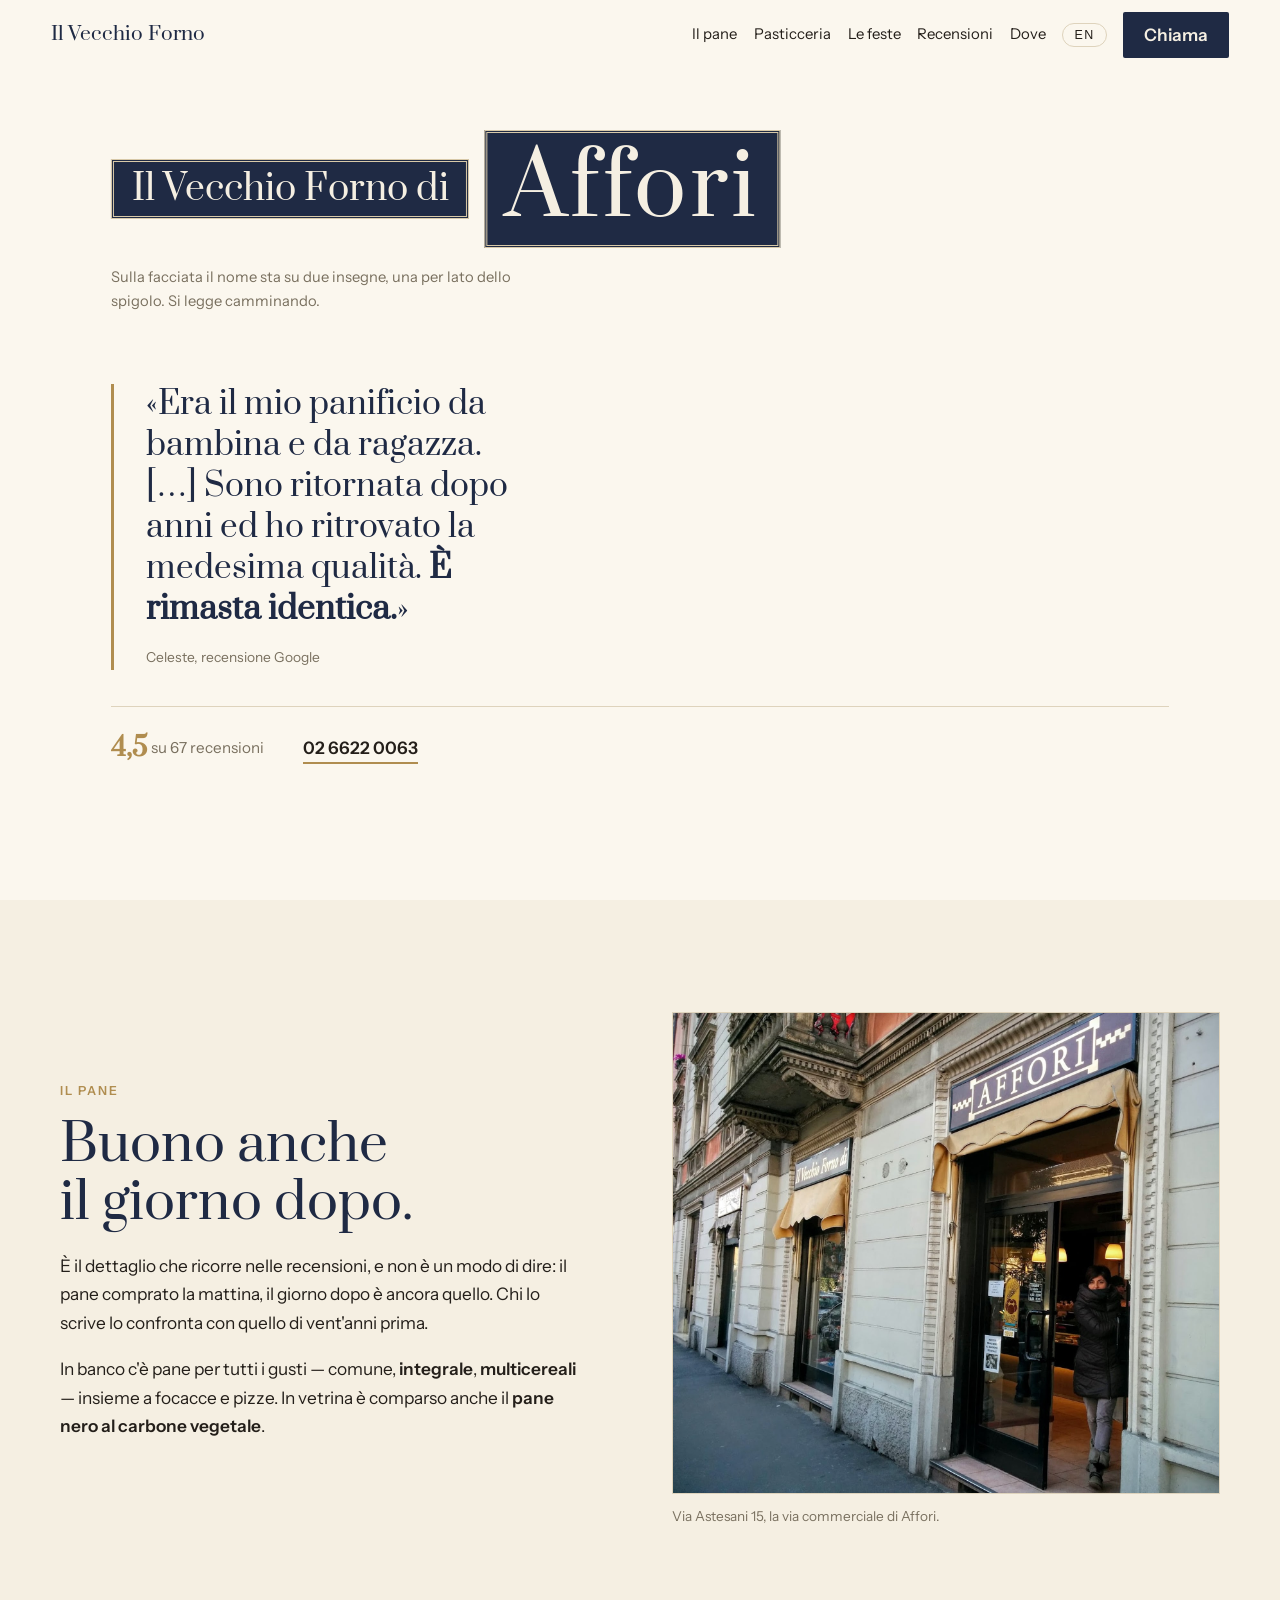
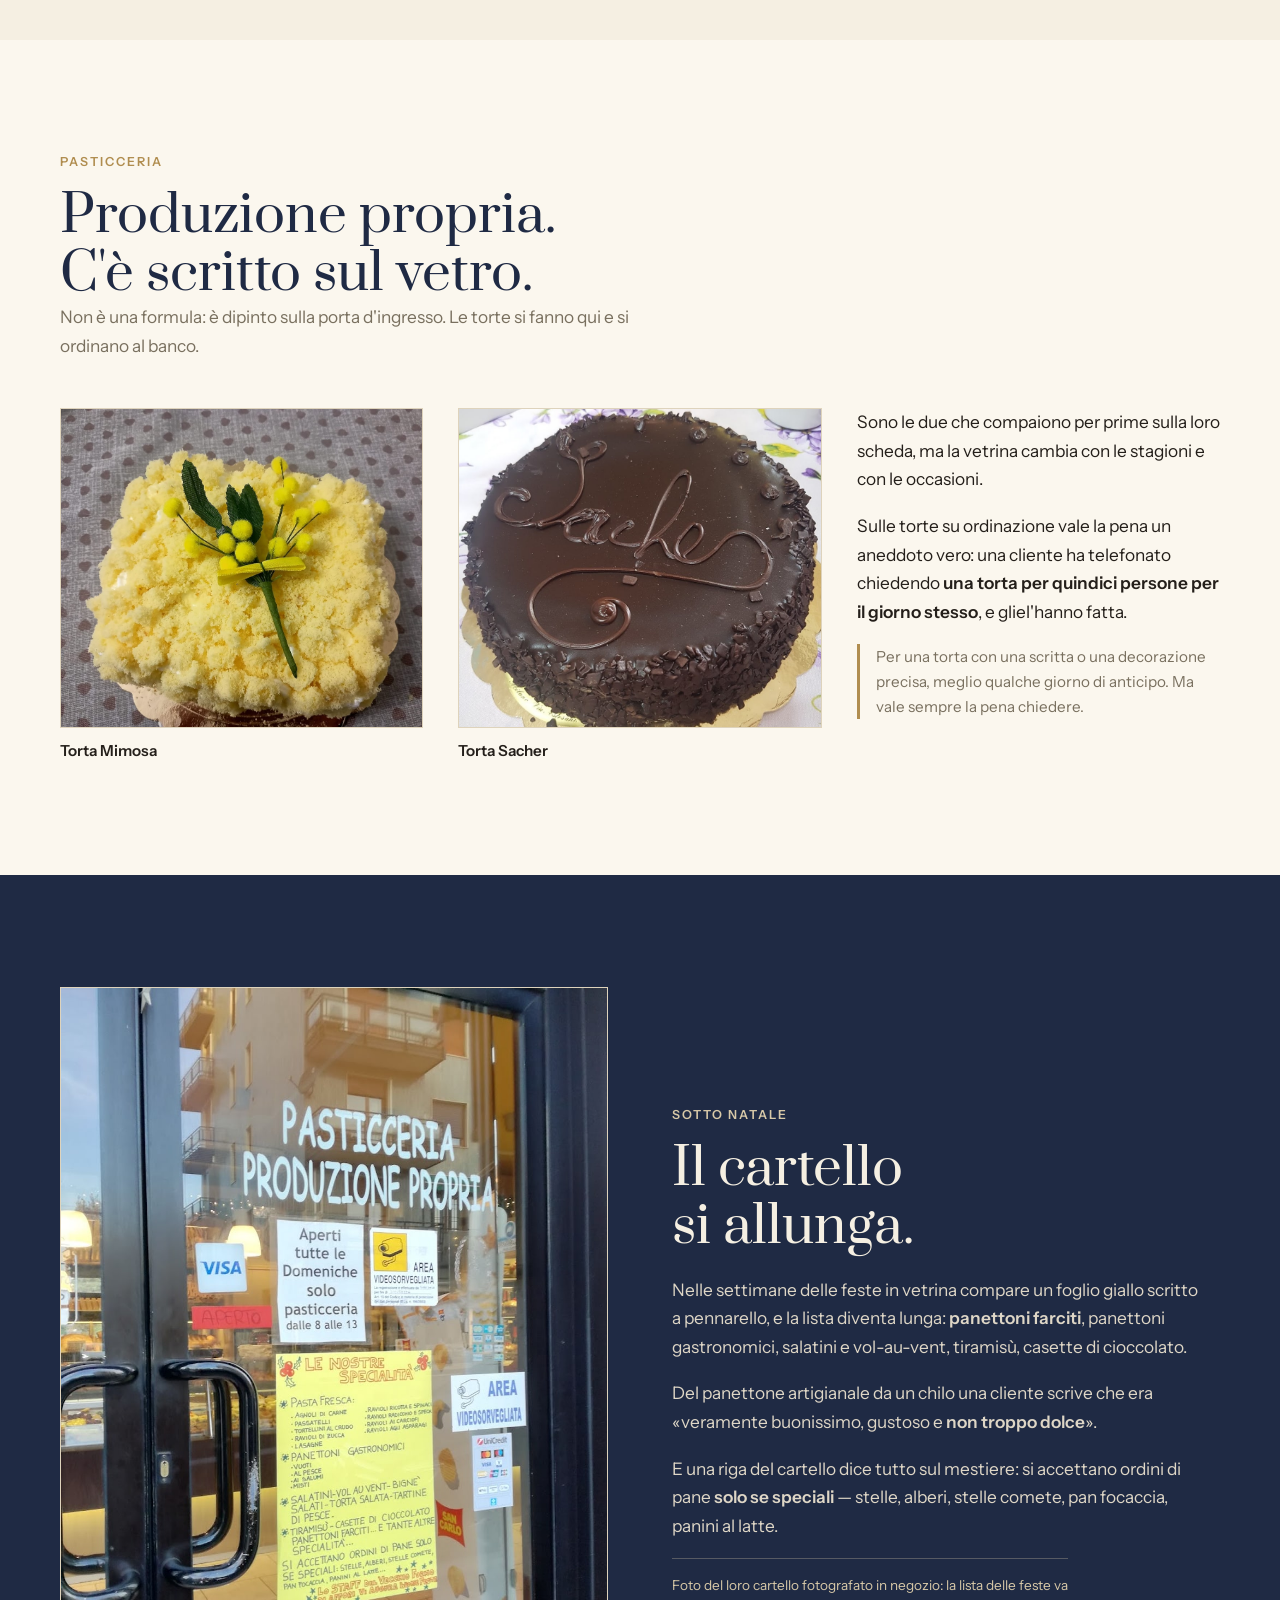
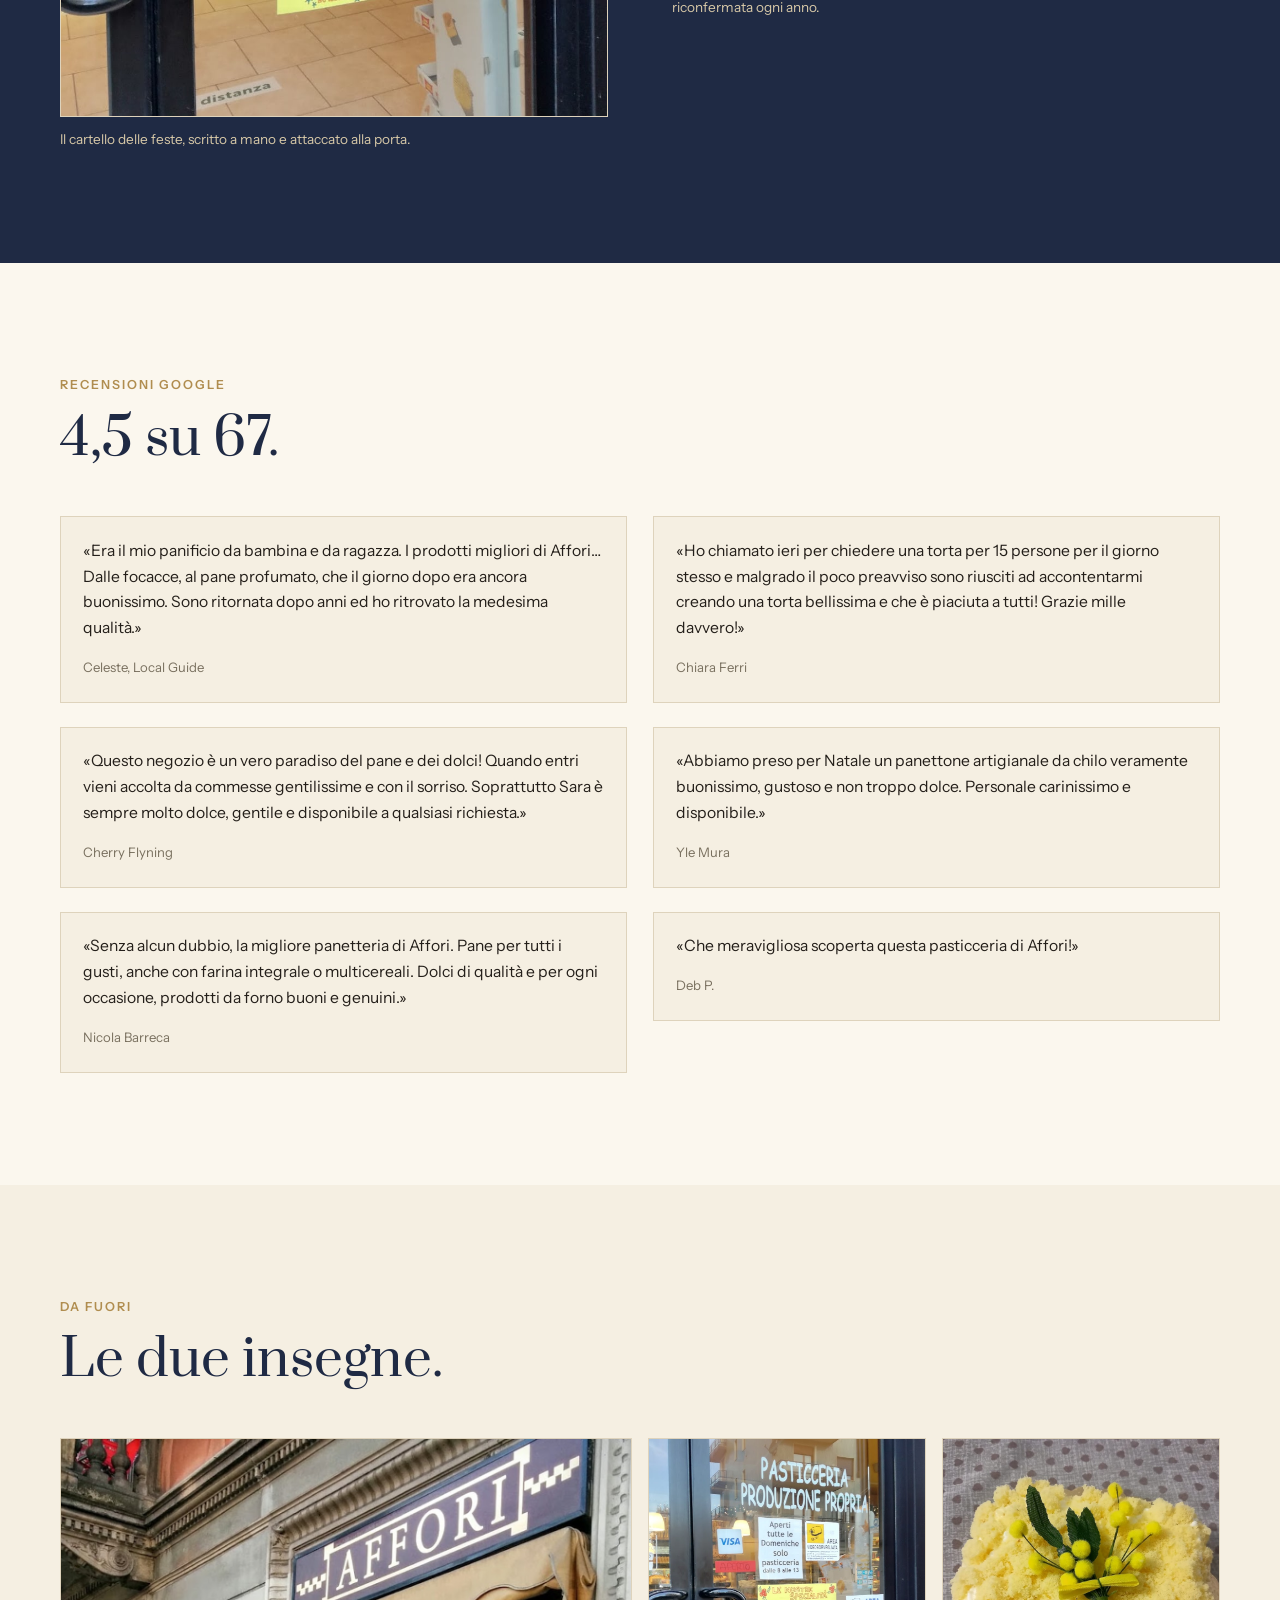
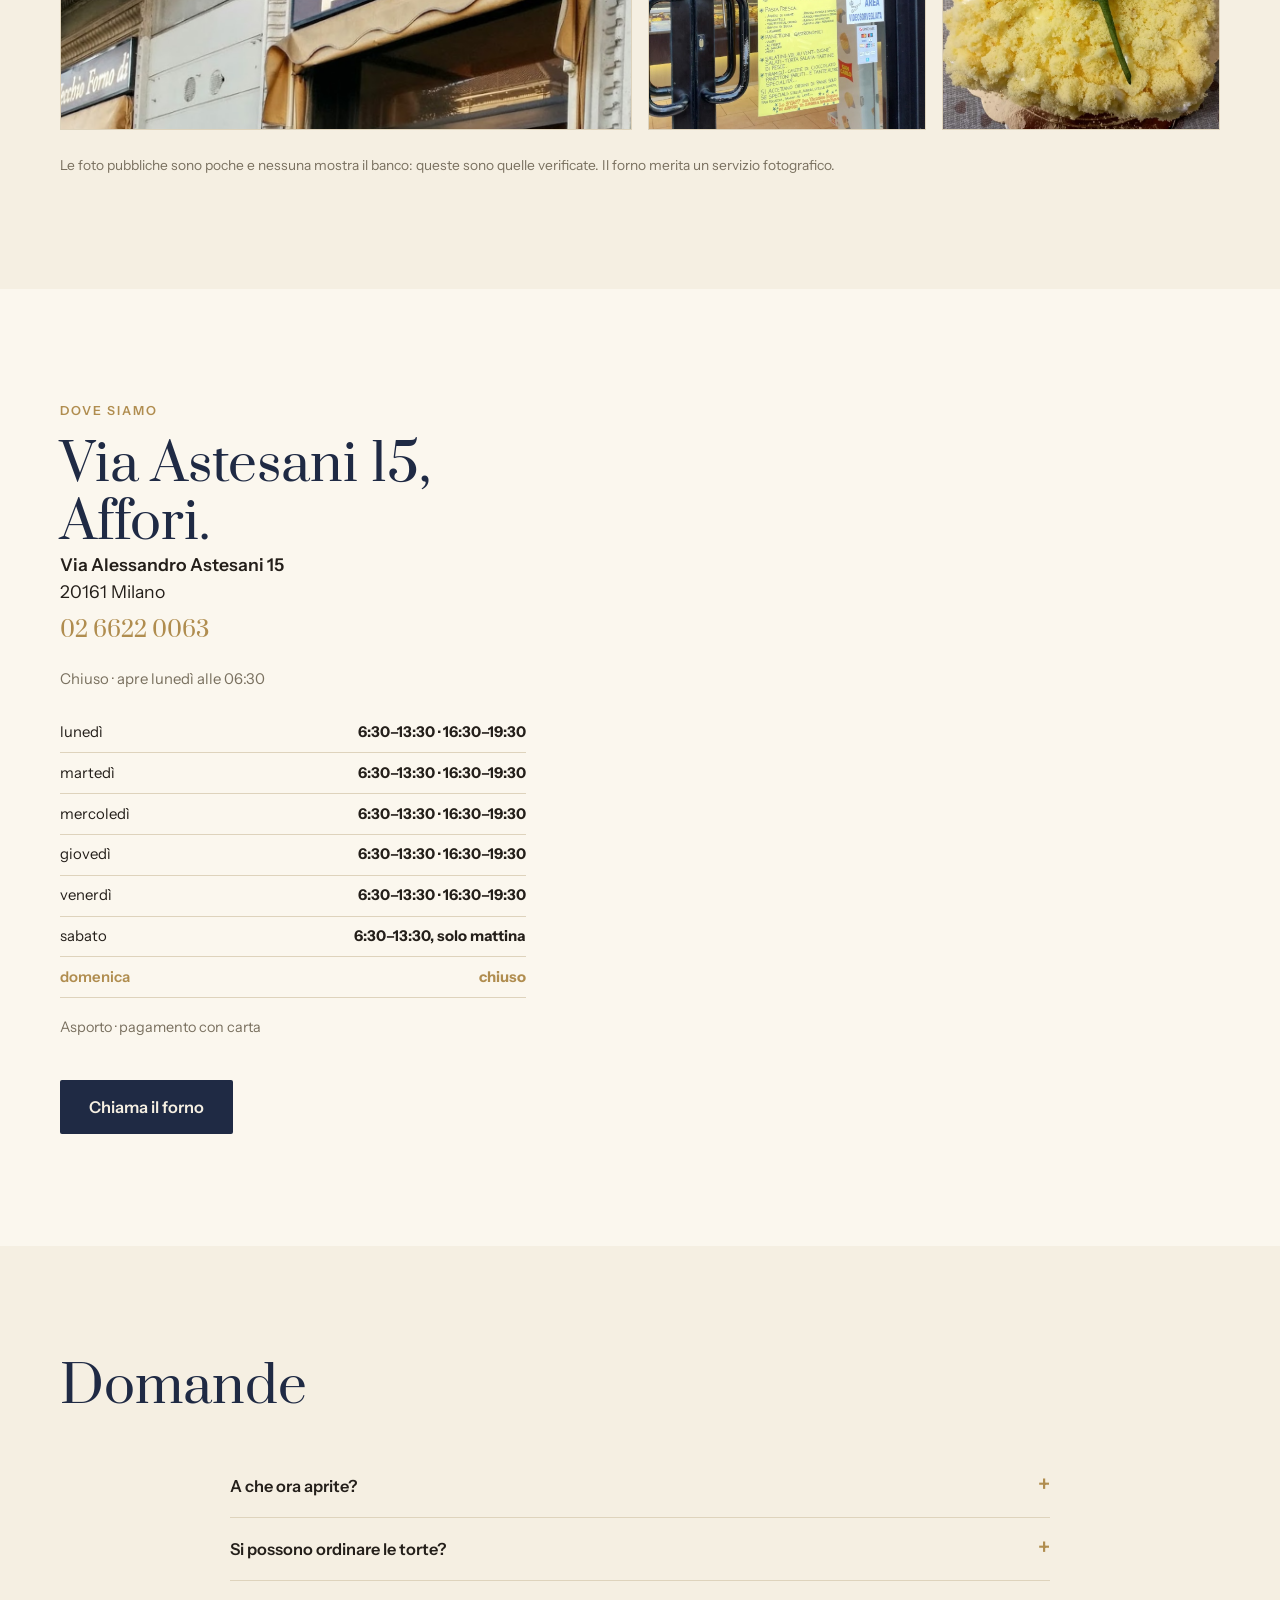
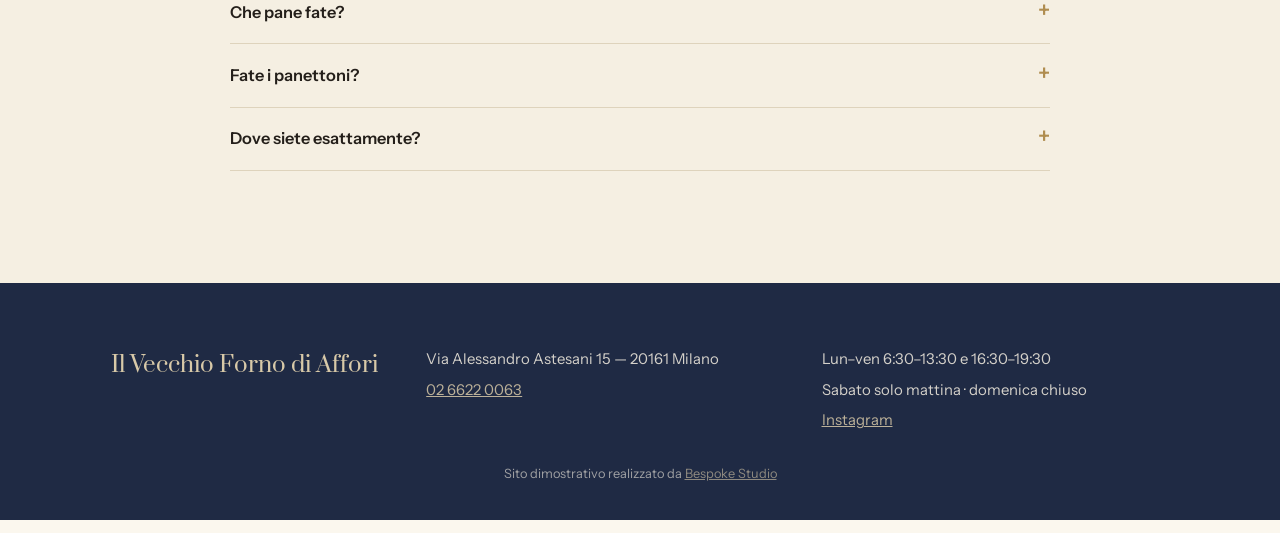
==== index.html @ 533f947f "Il Vecchio Forno di Affori — sito vetrina (panificio-pasticceria, Milano) Concept «Era il mio panifi" ====
<!doctype html>
<html lang="it">
<head>
<meta charset="utf-8">
<meta name="viewport" content="width=device-width, initial-scale=1">
<title>Il Vecchio Forno di Affori — Panificio e pasticceria, Milano | Via Astesani 15</title>
<meta name="description" content="Panificio e pasticceria di produzione propria in Via Astesani 15, ad Affori (Milano): pane integrale e multicereali, focacce, torte su ordinazione, panettoni farciti. 4,5 su 67 recensioni Google. Chiuso la domenica.">
<link rel="canonical" href="https://rotenzark.github.io/vecchio-forno-affori/">
<meta property="og:type" content="website">
<meta property="og:title" content="Il Vecchio Forno di Affori — Panificio e pasticceria">
<meta property="og:description" content="«Era il mio panificio da bambina. Sono ritornata dopo anni ed ho ritrovato la medesima qualità.» Via Astesani 15, Affori.">
<meta property="og:url" content="https://rotenzark.github.io/vecchio-forno-affori/">
<meta property="og:image" content="https://rotenzark.github.io/vecchio-forno-affori/img/og.jpg">
<meta property="og:locale" content="it_IT">
<meta name="twitter:card" content="summary_large_image">
<meta name="twitter:title" content="Il Vecchio Forno di Affori — Panificio e pasticceria">
<meta name="twitter:description" content="«Era il mio panificio da bambina.» Via Astesani 15, Affori, Milano.">
<meta name="twitter:image" content="https://rotenzark.github.io/vecchio-forno-affori/img/og.jpg">
<meta name="theme-color" content="#1F2A44">
<link rel="icon" href="img/favicon.svg" type="image/svg+xml">
<link rel="icon" href="img/favicon-32.png" sizes="32x32">
<link rel="apple-touch-icon" href="img/apple-touch-icon.png">
<link rel="preconnect" href="https://fonts.googleapis.com">
<link rel="preconnect" href="https://fonts.gstatic.com" crossorigin>
<link href="https://fonts.googleapis.com/css2?family=Prata&family=Instrument+Sans:wght@400;500;600&display=swap" rel="stylesheet">
<link rel="stylesheet" href="css/styles.css?v=1">
<script src="https://cdn.jsdelivr.net/npm/gsap@3.12.5/dist/gsap.min.js" defer></script>
<script src="https://cdn.jsdelivr.net/npm/gsap@3.12.5/dist/ScrollTrigger.min.js" defer></script>
<script src="js/main.js?v=1" defer></script>
<script type="application/ld+json">
{
  "@context": "https://schema.org",
  "@type": "Bakery",
  "name": "Il Vecchio Forno di Affori",
  "description": "Panificio e pasticceria di produzione propria ad Affori, Milano: pane comune, integrale e multicereali, focacce e pizze, torte su ordinazione, panettoni farciti.",
  "url": "https://rotenzark.github.io/vecchio-forno-affori/",
  "telephone": "+390266220063",
  "image": "https://rotenzark.github.io/vecchio-forno-affori/img/facciata.jpg",
  "priceRange": "€",
  "address": {
    "@type": "PostalAddress",
    "streetAddress": "Via Alessandro Astesani 15",
    "addressLocality": "Milano",
    "postalCode": "20161",
    "addressCountry": "IT"
  },
  "geo": { "@type": "GeoCoordinates", "latitude": 45.5173063, "longitude": 9.171081 },
  "aggregateRating": { "@type": "AggregateRating", "ratingValue": "4.5", "reviewCount": "67" },
  "openingHoursSpecification": [
    { "@type": "OpeningHoursSpecification", "dayOfWeek": ["Monday","Tuesday","Wednesday","Thursday","Friday"], "opens": "06:30", "closes": "13:30" },
    { "@type": "OpeningHoursSpecification", "dayOfWeek": ["Monday","Tuesday","Wednesday","Thursday","Friday"], "opens": "16:30", "closes": "19:30" },
    { "@type": "OpeningHoursSpecification", "dayOfWeek": ["Saturday"], "opens": "06:30", "closes": "13:30" }
  ]
}
</script>
<script type="application/ld+json">
{
  "@context": "https://schema.org",
  "@type": "FAQPage",
  "mainEntity": [
    {
      "@type": "Question",
      "name": "A che ora aprite?",
      "acceptedAnswer": { "@type": "Answer", "text": "Dal lunedì al venerdì dalle 6:30 alle 13:30 e dalle 16:30 alle 19:30. Il sabato solo la mattina, dalle 6:30 alle 13:30. La domenica siamo chiusi." }
    },
    {
      "@type": "Question",
      "name": "Si possono ordinare le torte?",
      "acceptedAnswer": { "@type": "Answer", "text": "Sì. La pasticceria è di produzione propria e le torte si fanno su ordinazione: mimosa, sacher e le altre. Meglio telefonare con qualche giorno di anticipo, anche se è capitato di riuscire a preparare una torta per quindici persone nella stessa giornata." }
    },
    {
      "@type": "Question",
      "name": "Che pane fate?",
      "acceptedAnswer": { "@type": "Answer", "text": "Pane comune e pane per tutti i gusti, compresi integrale e multicereali, oltre a focacce e pizze. In vetrina è comparso anche il pane nero al carbone vegetale." }
    },
    {
      "@type": "Question",
      "name": "Fate i panettoni?",
      "acceptedAnswer": { "@type": "Answer", "text": "Sotto Natale sì: panettone artigianale da un chilo, panettoni farciti e panettoni gastronomici. Per quelli conviene prenotare." }
    },
    {
      "@type": "Question",
      "name": "Dove siete?",
      "acceptedAnswer": { "@type": "Answer", "text": "In Via Alessandro Astesani 15, ad Affori: la via commerciale del quartiere. L'insegna è divisa su due pannelli attorno allo spigolo del palazzo." }
    }
  ]
}
</script>
</head>
<body>

<div id="intro" aria-hidden="true"><span id="introMark">Il Vecchio Forno di Affori</span></div>

<a class="skip" href="#hero" data-i18n="skip">Vai al contenuto</a>

<header id="header">
  <a class="brand" href="#hero" aria-label="Il Vecchio Forno di Affori, torna in cima" data-i18n-aria="brand.aria">Il Vecchio Forno</a>
  <button id="burger" aria-expanded="false" aria-controls="mainNav" aria-label="Apri il menu" data-i18n-aria="burger.aria">
    <span></span><span></span><span></span>
  </button>
  <nav id="mainNav" aria-label="Principale">
    <a href="#pane" data-i18n="nav.pane">Il pane</a>
    <a href="#pasticceria" data-i18n="nav.past">Pasticceria</a>
    <a href="#feste" data-i18n="nav.feste">Le feste</a>
    <a href="#voci" data-i18n="nav.voci">Recensioni</a>
    <a href="#dove" data-i18n="nav.dove">Dove</a>
    <button id="langToggle" type="button" aria-label="Switch to English" data-i18n-aria="lang.aria"><span data-i18n="lang.txt">EN</span></button>
    <a class="cta" href="tel:+390266220063" data-i18n="nav.cta">Chiama</a>
  </nav>
</header>

<main>

<!-- ══════════ HERO: il nome spezzato + la testimonianza ══════════ -->
<section id="hero">
  <div class="nome-spezzato" aria-label="Il Vecchio Forno di Affori">
    <span class="np np-1" data-i18n="nome.1">Il Vecchio Forno di</span>
    <span class="np np-2">Affori</span>
  </div>
  <p class="hero-nota" data-i18n="hero.nota">Sulla facciata il nome sta su due insegne, una per lato dello spigolo. Si legge camminando.</p>

  <blockquote class="hero-cit">
    <p data-i18n="hero.cit">«Era il mio panificio da bambina e da ragazza. […] Sono ritornata dopo anni ed ho ritrovato la medesima qualità. <strong>È rimasta identica.</strong>»</p>
    <cite data-i18n="hero.cite">Celeste, recensione Google</cite>
  </blockquote>

  <div class="hero-meta">
    <p class="hero-rating"><strong>4,5</strong> <span data-i18n="hero.rating">su 67 recensioni</span></p>
    <a class="hero-call" href="tel:+390266220063">02 6622 0063</a>
  </div>
</section>

<!-- ══════════ IL PANE ══════════ -->
<section id="pane">
  <div class="due-col">
    <div class="col-testo reveal">
      <p class="eyebrow" data-i18n="pane.eyebrow">Il pane</p>
      <h2 data-i18n="pane.h">Buono anche<br>il giorno dopo.</h2>
      <p data-i18n="pane.p1">È il dettaglio che ricorre nelle recensioni, e non è un modo di dire: il pane comprato la mattina, il giorno dopo è ancora quello. Chi lo scrive lo confronta con quello di vent'anni prima.</p>
      <p data-i18n="pane.p2">In banco c'è pane per tutti i gusti — comune, <strong>integrale</strong>, <strong>multicereali</strong> — insieme a focacce e pizze. In vetrina è comparso anche il <strong>pane nero al carbone vegetale</strong>.</p>
    </div>
    <figure class="col-fig reveal">
      <img src="img/facciata.jpg" alt="La facciata del forno in Via Astesani, con le due insegne e le tende color sabbia" width="1700" height="1494">
      <figcaption data-i18n="pane.cap">Via Astesani 15, la via commerciale di Affori.</figcaption>
    </figure>
  </div>
</section>

<!-- ══════════ PASTICCERIA ══════════ -->
<section id="pasticceria">
  <div class="sec-head reveal">
    <p class="eyebrow" data-i18n="past.eyebrow">Pasticceria</p>
    <h2 data-i18n="past.h">Produzione propria.<br>C'è scritto sul vetro.</h2>
    <p class="sec-sub" data-i18n="past.sub">Non è una formula: è dipinto sulla porta d'ingresso. Le torte si fanno qui e si ordinano al banco.</p>
  </div>
  <div class="torte-grid">
    <figure class="torta reveal">
      <img src="img/mimosa.jpg" alt="Torta Mimosa, coperta di pan di Spagna sbriciolato e decorata con un rametto di mimosa" width="1200" height="900">
      <figcaption><strong>Torta Mimosa</strong></figcaption>
    </figure>
    <figure class="torta reveal">
      <img src="img/sacher.jpg" alt="Torta Sacher con la scritta «Sacher» in cioccolato e scaglie tutto attorno" width="1000" height="1333">
      <figcaption><strong>Torta Sacher</strong></figcaption>
    </figure>
    <div class="torta-testo reveal">
      <p data-i18n="past.p1">Sono le due che compaiono per prime sulla loro scheda, ma la vetrina cambia con le stagioni e con le occasioni.</p>
      <p data-i18n="past.p2">Sulle torte su ordinazione vale la pena un aneddoto vero: una cliente ha telefonato chiedendo <strong>una torta per quindici persone per il giorno stesso</strong>, e gliel'hanno fatta.</p>
      <p class="torta-tip" data-i18n="past.tip">Per una torta con una scritta o una decorazione precisa, meglio qualche giorno di anticipo. Ma vale sempre la pena chiedere.</p>
    </div>
  </div>
</section>

<!-- ══════════ LE FESTE ══════════ -->
<section id="feste">
  <div class="due-col">
    <figure class="col-fig reveal">
      <img src="img/cartelli.jpg" alt="La porta del forno con «Pasticceria produzione propria» dipinto sul vetro e il cartello giallo delle specialità scritto a mano" width="1000" height="1333">
      <figcaption data-i18n="feste.cap">Il cartello delle feste, scritto a mano e attaccato alla porta.</figcaption>
    </figure>
    <div class="col-testo reveal">
      <p class="eyebrow" data-i18n="feste.eyebrow">Sotto Natale</p>
      <h2 data-i18n="feste.h">Il cartello<br>si allunga.</h2>
      <p data-i18n="feste.p1">Nelle settimane delle feste in vetrina compare un foglio giallo scritto a pennarello, e la lista diventa lunga: <strong>panettoni farciti</strong>, panettoni gastronomici, salatini e vol-au-vent, tiramisù, casette di cioccolato.</p>
      <p data-i18n="feste.p2">Del panettone artigianale da un chilo una cliente scrive che era «veramente buonissimo, gustoso e <strong>non troppo dolce</strong>».</p>
      <p data-i18n="feste.p3">E una riga del cartello dice tutto sul mestiere: si accettano ordini di pane <strong>solo se speciali</strong> — stelle, alberi, stelle comete, pan focaccia, panini al latte.</p>
      <p class="feste-nota" data-i18n="feste.nota">Foto del loro cartello fotografato in negozio: la lista delle feste va riconfermata ogni anno.</p>
    </div>
  </div>
</section>

<!-- ══════════ RECENSIONI ══════════ -->
<section id="voci">
  <div class="sec-head reveal">
    <p class="eyebrow" data-i18n="voci.eyebrow">Recensioni Google</p>
    <h2 data-i18n="voci.h">4,5 su 67.</h2>
  </div>
  <div class="voci-grid">
    <blockquote class="reveal"><p data-i18n="v1.p">«Era il mio panificio da bambina e da ragazza. I prodotti migliori di Affori… Dalle focacce, al pane profumato, che il giorno dopo era ancora buonissimo. Sono ritornata dopo anni ed ho ritrovato la medesima qualità.»</p><cite data-i18n="v1.c">Celeste, Local Guide</cite></blockquote>
    <blockquote class="reveal"><p data-i18n="v2.p">«Questo negozio è un vero paradiso del pane e dei dolci! Quando entri vieni accolta da commesse gentilissime e con il sorriso. Soprattutto Sara è sempre molto dolce, gentile e disponibile a qualsiasi richiesta.»</p><cite data-i18n="v2.c">Cherry Flyning</cite></blockquote>
    <blockquote class="reveal"><p data-i18n="v3.p">«Senza alcun dubbio, la migliore panetteria di Affori. Pane per tutti i gusti, anche con farina integrale o multicereali. Dolci di qualità e per ogni occasione, prodotti da forno buoni e genuini.»</p><cite data-i18n="v3.c">Nicola Barreca</cite></blockquote>
    <blockquote class="reveal"><p data-i18n="v4.p">«Ho chiamato ieri per chiedere una torta per 15 persone per il giorno stesso e malgrado il poco preavviso sono riusciti ad accontentarmi creando una torta bellissima e che è piaciuta a tutti! Grazie mille davvero!»</p><cite data-i18n="v4.c">Chiara Ferri</cite></blockquote>
    <blockquote class="reveal"><p data-i18n="v5.p">«Abbiamo preso per Natale un panettone artigianale da chilo veramente buonissimo, gustoso e non troppo dolce. Personale carinissimo e disponibile.»</p><cite data-i18n="v5.c">Yle Mura</cite></blockquote>
    <blockquote class="reveal"><p data-i18n="v6.p">«Che meravigliosa scoperta questa pasticceria di Affori!»</p><cite data-i18n="v6.c">Deb P.</cite></blockquote>
  </div>
</section>

<!-- ══════════ GALLERY ══════════ -->
<section id="vetrina">
  <div class="sec-head reveal">
    <p class="eyebrow" data-i18n="vetr.eyebrow">Da fuori</p>
    <h2 data-i18n="vetr.h">Le due insegne.</h2>
  </div>
  <div class="vetrina-grid">
    <button class="shot shot-wide reveal" data-full="img/facciata.jpg" aria-label="Ingrandisci: la facciata" data-i18n-aria="vetr.a1">
      <img src="img/insegne.jpg" alt="Le due insegne blu che compongono il nome: «Il Vecchio Forno di» e «Affori»" width="1500" height="500">
    </button>
    <button class="shot reveal" data-full="img/cartelli.jpg" aria-label="Ingrandisci: i cartelli sulla porta" data-i18n-aria="vetr.a2">
      <img src="img/cartelli.jpg" alt="I cartelli scritti a mano sulla porta del forno" width="1000" height="1333">
    </button>
    <button class="shot reveal" data-full="img/mimosa.jpg" aria-label="Ingrandisci: la Torta Mimosa" data-i18n-aria="vetr.a3">
      <img src="img/mimosa.jpg" alt="La Torta Mimosa" width="1200" height="900">
    </button>
  </div>
  <p class="vetrina-nota" data-i18n="vetr.nota">Le foto pubbliche sono poche e nessuna mostra il banco: queste sono quelle verificate. Il forno merita un servizio fotografico.</p>
</section>

<!-- ══════════ DOVE ══════════ -->
<section id="dove">
  <div class="dove-grid">
    <div class="dove-info reveal">
      <p class="eyebrow" data-i18n="dove.eyebrow">Dove siamo</p>
      <h2 data-i18n="dove.h">Via Astesani 15,<br>Affori.</h2>
      <address>
        <strong>Via Alessandro Astesani 15</strong><br>
        20161 Milano
      </address>
      <p class="dove-tel"><a href="tel:+390266220063">02 6622 0063</a></p>
      <p class="dove-stato"><span id="orarioStato">&nbsp;</span></p>
      <ul class="orari">
        <li data-day="1"><span data-i18n="d.lun">lunedì</span><b>6:30–13:30 · 16:30–19:30</b></li>
        <li data-day="2"><span data-i18n="d.mar">martedì</span><b>6:30–13:30 · 16:30–19:30</b></li>
        <li data-day="3"><span data-i18n="d.mer">mercoledì</span><b>6:30–13:30 · 16:30–19:30</b></li>
        <li data-day="4"><span data-i18n="d.gio">giovedì</span><b>6:30–13:30 · 16:30–19:30</b></li>
        <li data-day="5"><span data-i18n="d.ven">venerdì</span><b>6:30–13:30 · 16:30–19:30</b></li>
        <li data-day="6"><span data-i18n="d.sab">sabato</span><b data-i18n="d.sabora">6:30–13:30, solo mattina</b></li>
        <li data-day="0"><span data-i18n="d.dom">domenica</span><b data-i18n="d.chiuso">chiuso</b></li>
      </ul>
      <p class="dove-serv" data-i18n="dove.serv">Asporto · pagamento con carta</p>
      <a class="cta cta-big" href="tel:+390266220063" data-i18n="dove.cta">Chiama il forno</a>
    </div>
    <div class="dove-map reveal">
      <iframe
        title="Mappa: Il Vecchio Forno di Affori, Via Astesani 15, Milano"
        data-i18n-title="dove.maptitle"
        src="https://www.google.com/maps?q=Il+Vecchio+Forno+di+Affori,+Via+Alessandro+Astesani+15,+20161+Milano&output=embed"
        width="600" height="450" style="border:0" allowfullscreen="" referrerpolicy="no-referrer-when-downgrade"></iframe>
    </div>
  </div>
</section>

<!-- ══════════ FAQ ══════════ -->
<section id="faq">
  <h2 class="reveal" data-i18n="faq.h">Domande</h2>
  <div class="faq-list">
    <details class="reveal"><summary data-i18n="f1.q">A che ora aprite?</summary><p data-i18n="f1.a">Dal lunedì al venerdì 6:30–13:30 e 16:30–19:30. Il sabato solo la mattina, 6:30–13:30. La domenica siamo chiusi.</p></details>
    <details class="reveal"><summary data-i18n="f2.q">Si possono ordinare le torte?</summary><p data-i18n="f2.a">Sì, la pasticceria è di produzione propria. Meglio telefonare con qualche giorno di anticipo, anche se è capitato di preparare una torta per quindici persone nella stessa giornata.</p></details>
    <details class="reveal"><summary data-i18n="f3.q">Che pane fate?</summary><p data-i18n="f3.a">Pane comune e pane per tutti i gusti, compresi integrale e multicereali, oltre a focacce e pizze. In vetrina è comparso anche il pane nero al carbone vegetale.</p></details>
    <details class="reveal"><summary data-i18n="f4.q">Fate i panettoni?</summary><p data-i18n="f4.a">Sotto Natale sì: panettone artigianale da un chilo, panettoni farciti e panettoni gastronomici. Per quelli conviene prenotare.</p></details>
    <details class="reveal"><summary data-i18n="f5.q">Dove siete esattamente?</summary><p data-i18n="f5.a">Via Alessandro Astesani 15, ad Affori. L'insegna è divisa su due pannelli attorno allo spigolo del palazzo: da un lato «Il Vecchio Forno di», dall'altro «Affori».</p></details>
  </div>
</section>

</main>

<footer>
  <div class="foot-inner">
    <p class="foot-name">Il Vecchio Forno di Affori</p>
    <div class="foot-col">
      <p>Via Alessandro Astesani 15 — 20161 Milano</p>
      <p><a href="tel:+390266220063">02 6622 0063</a></p>
    </div>
    <div class="foot-col">
      <p data-i18n="foot.orari">Lun–ven 6:30–13:30 e 16:30–19:30</p>
      <p data-i18n="foot.sab">Sabato solo mattina · domenica chiuso</p>
      <p><a href="https://instagram.com/ilvecchiofornodiafforimilano" target="_blank" rel="noopener">Instagram</a></p>
    </div>
  </div>
  <p class="foot-credit">
    <span data-i18n="foot.demo">Sito dimostrativo realizzato da</span>
    <a href="https://bespokestud.io" target="_blank" rel="noopener">Bespoke Studio</a>
  </p>
</footer>

<div id="actionBar">
  <a href="tel:+390266220063" class="ab-call" data-i18n="ab.call">Chiama</a>
  <a href="#dove" class="ab-map" data-i18n="ab.map">Dove siamo</a>
</div>

<div id="lightbox" hidden>
  <button id="lightboxClose" aria-label="Chiudi" data-i18n-aria="lb.close">✕</button>
  <img id="lightboxImg" src="" alt="">
</div>

</body>
</html>
---- css/styles.css ----
/* ══════════════════════════════════════════════════════════════════
   Il Vecchio Forno di Affori — Via Astesani 15, Milano
   Concept: «ERA IL MIO PANIFICIO DA BAMBINA». La testimonianza al posto
   del prodotto: in cima non c'è il pane ma la voce di una cliente tornata
   dopo vent'anni. Secondo gesto: il NOME SPEZZATO IN DUE, come sulla loro
   facciata, dove l'insegna sta su due pannelli attorno allo spigolo.
   Colori campionati dalle insegne: il blu notte dei pannelli, il sabbia
   delle tende, il crema del lettering, l'ottone delle cornici.
   ══════════════════════════════════════════════════════════════════ */

/* ---------- PLUMBING (reset tecnico canonico) ---------- */
[hidden] { display: none !important; }
img { max-width: 100%; height: auto; }
@media (prefers-reduced-motion: reduce) {
  *, *::before, *::after {
    animation-duration: .01ms !important;
    animation-iteration-count: 1 !important;
    transition-duration: .01ms !important;
    scroll-behavior: auto !important;
  }
  .reveal { opacity: 1 !important; }
}

/* ---------- STATO INIZIALE DEI .reveal ----------
   Obbligatorio con `immediateRender:false`: senza, gli elementi compaiono,
   vengono azzerati allo scatto del trigger e ri-dissolti (il flash del
   19/7). Verificato da `lint-sito` col check `reveal-initial-state`. */
.js .reveal { opacity: 0; }
.js .reveal.in-view { opacity: 1; }
html:not(.js) .reveal, html.reduced-motion .reveal { opacity: 1; }

/* ---------- design system ---------- */
:root {
  --blu: #1F2A44;
  --blu-chiaro: #2E3C5C;
  --sabbia: #D8C9A8;
  --crema: #F5EFE2;
  --carta: #FBF7EE;
  --ottone: #B08D4F;
  --inchiostro: #241F1A;
  --tenue: #79705F;
  --filetto: #DED3BC;

  --display: 'Prata', Georgia, serif;
  --testo: 'Instrument Sans', system-ui, -apple-system, sans-serif;
  --gut: clamp(1.25rem, 4vw, 3.5rem);
  --max: 1160px;
}

* { box-sizing: border-box; }
html { scroll-behavior: smooth; scroll-padding-top: 5rem; }
body {
  margin: 0;
  background: var(--carta);
  color: var(--inchiostro);
  font-family: var(--testo);
  font-size: clamp(1rem, .5vw + .9rem, 1.08rem);
  line-height: 1.65;
  -webkit-font-smoothing: antialiased;
  overflow-x: hidden;
}
h1, h2, h3 { font-family: var(--display); font-weight: 400; line-height: 1.14; margin: 0; }
h2 { font-size: clamp(1.9rem, 4.6vw, 3.2rem); color: var(--blu); }
p { margin: 0 0 1.05em; }
a { color: inherit; }
strong { font-weight: 600; }

.eyebrow {
  font-size: .78rem; font-weight: 600;
  letter-spacing: .16em; text-transform: uppercase;
  color: var(--ottone); margin-bottom: .9rem;
}
.sec-head { max-width: var(--max); margin: 0 auto clamp(2rem, 5vw, 3rem); }
.sec-sub { max-width: 50ch; color: var(--tenue); }
section { padding: clamp(4rem, 9vw, 7rem) var(--gut); }

.skip { position: absolute; left: -9999px; top: 0; background: var(--blu); color: var(--crema); padding: .8rem 1.2rem; z-index: 999; }
.skip:focus { left: .5rem; top: .5rem; }

/* ══════════ intro ══════════ */
#intro {
  position: fixed; inset: 0; z-index: 300;
  background: var(--blu); color: var(--sabbia);
  display: grid; place-items: center; padding: 2rem;
  transition: opacity .6s ease;
}
#intro.hide { opacity: 0; pointer-events: none; }
html:not(.js) #intro { display: none; }
#introMark { font-family: var(--display); font-size: clamp(1.3rem, 5vw, 2.6rem); text-align: center; }
.reduced-motion #intro { display: none; }

/* ══════════ header ══════════ */
#header {
  position: fixed; inset: 0 0 auto 0; z-index: 200;
  display: flex; align-items: center; gap: 1rem;
  padding: .75rem var(--gut);
  background: var(--carta);
  border-bottom: 1px solid transparent;
  transition: border-color .3s ease;
}
#header.scrolled { border-bottom-color: var(--filetto); }
.brand { font-family: var(--display); font-size: 1.2rem; color: var(--blu); text-decoration: none; margin-right: auto; }
#mainNav { display: flex; align-items: center; gap: clamp(.5rem, 1.3vw, 1.4rem); }
#mainNav a:not(.cta) {
  text-decoration: none; font-size: .93rem;
  padding: .3rem 0; border-bottom: 1.5px solid transparent; white-space: nowrap;
}
#mainNav a:not(.cta):hover { border-bottom-color: var(--ottone); }
#langToggle {
  font-size: .78rem; letter-spacing: .1em;
  background: none; border: 1.5px solid var(--filetto); border-radius: 2rem;
  padding: .25rem .7rem; color: inherit; cursor: pointer;
}
#langToggle:hover { border-color: var(--ottone); color: var(--ottone); }
/* `:not(.cta)` + inline-flex: senza, `#mainNav a` batte `.cta` per
   specificità e le azzera il padding orizzontale. */
.cta {
  display: inline-flex; align-items: center; justify-content: center;
  flex: 0 0 auto; white-space: nowrap;
  background: var(--blu); color: var(--crema) !important;
  padding: .55rem 1.3rem; border-radius: 2px;
  font-weight: 600; text-decoration: none;
}
.cta:hover { background: var(--ottone); }
.cta-big { margin-top: 1.6rem; padding: .85rem 1.8rem; font-size: 1.02rem; }

#burger { display: none; flex-direction: column; gap: 5px; background: none; border: 0; cursor: pointer; padding: .4rem; }
#burger span { display: block; width: 26px; height: 2px; background: var(--blu); }

/* ══════════ HERO ══════════ */
#hero {
  min-height: 100vh; min-height: 100svh;
  padding-top: 7rem;
  max-width: var(--max); margin: 0 auto;
  display: flex; flex-direction: column; justify-content: center;
}
/* --- il nome spezzato: due pannelli, come sulla facciata --- */
.nome-spezzato { display: flex; flex-wrap: wrap; gap: .9rem; align-items: center; }
.np {
  font-family: var(--display);
  background: var(--blu); color: var(--crema);
  padding: .5rem 1.1rem;
  border: 3px double var(--sabbia);
  line-height: 1.1;
}
.np-1 { font-size: clamp(1.2rem, 3.2vw, 2.2rem); }
.np-2 { font-size: clamp(2.4rem, 8vw, 5.4rem); letter-spacing: .04em; }
.hero-nota { margin-top: 1.1rem; font-size: .92rem; color: var(--tenue); max-width: 44ch; }

.hero-cit {
  margin: clamp(2.2rem, 5vw, 3.4rem) 0 0;
  padding-left: clamp(1rem, 3vw, 2rem);
  border-left: 3px solid var(--ottone);
  max-width: 34ch;
}
.hero-cit p {
  font-family: var(--display);
  font-size: clamp(1.25rem, 2.7vw, 1.95rem);
  line-height: 1.32; color: var(--blu); margin-bottom: .7rem;
}
.hero-cit cite { font-style: normal; font-size: .86rem; color: var(--tenue); }

.hero-meta {
  display: flex; flex-wrap: wrap; gap: 1rem 2.4rem; align-items: baseline;
  margin-top: 2.2rem; padding-top: 1.3rem; border-top: 1px solid var(--filetto);
}
.hero-rating { margin: 0; font-size: .95rem; color: var(--tenue); }
.hero-rating strong { font-family: var(--display); font-size: 1.6rem; color: var(--ottone); vertical-align: -.1em; }
.hero-call { font-weight: 600; text-decoration: none; border-bottom: 2px solid var(--ottone); }

/* ══════════ due colonne (pane, feste) ══════════ */
.due-col {
  max-width: var(--max); margin: 0 auto;
  display: grid; grid-template-columns: 1fr 1fr;
  gap: clamp(2rem, 5vw, 4rem); align-items: center;
}
.col-testo h2 { margin-bottom: 1.2rem; }
.col-testo p { max-width: 44ch; }
.col-fig { margin: 0; }
.col-fig img { width: 100%; display: block; border: 1px solid var(--filetto); }
.col-fig figcaption { margin-top: .7rem; font-size: .85rem; color: var(--tenue); }
#pane { background: var(--crema); }
.feste-nota { font-size: .85rem; color: var(--tenue); border-top: 1px solid var(--filetto); padding-top: .9rem; }

/* ══════════ PASTICCERIA ══════════ */
.torte-grid {
  max-width: var(--max); margin: 0 auto;
  display: grid; grid-template-columns: repeat(auto-fit, minmax(260px, 1fr));
  gap: clamp(1.2rem, 3vw, 2.2rem); align-items: start;
}
.torta { margin: 0; }
.torta img { width: 100%; height: 320px; object-fit: cover; display: block; border: 1px solid var(--filetto); }
.torta figcaption { margin-top: .6rem; font-size: .95rem; }
.torta-testo p { max-width: 40ch; }
.torta-tip {
  border-left: 3px solid var(--ottone); padding-left: 1rem;
  font-size: .95rem; color: var(--tenue);
}

/* ══════════ FESTE ══════════ */
#feste { background: var(--blu); color: var(--crema); }
#feste h2 { color: var(--crema); }
#feste .eyebrow { color: var(--sabbia); }
#feste p { color: #DED6C6; }
#feste .col-fig figcaption { color: var(--sabbia); }
#feste .feste-nota { border-top-color: rgba(216, 201, 168, .3); color: var(--sabbia); }

/* ══════════ RECENSIONI ══════════ */
.voci-grid { max-width: var(--max); margin: 0 auto; columns: 2 320px; column-gap: 1.6rem; }
.voci-grid blockquote {
  break-inside: avoid; margin: 0 0 1.5rem; padding: 1.3rem 1.4rem;
  background: var(--crema); border: 1px solid var(--filetto);
}
.voci-grid p { font-size: .98rem; margin-bottom: .7rem; }
.voci-grid cite { font-style: normal; font-size: .82rem; color: var(--tenue); }

/* ══════════ GALLERY ══════════ */
#vetrina { background: var(--crema); }
.vetrina-grid {
  max-width: var(--max); margin: 0 auto;
  display: grid; grid-template-columns: repeat(auto-fit, minmax(250px, 1fr)); gap: 1rem;
}
.shot { padding: 0; border: 1px solid var(--filetto); background: none; cursor: pointer; overflow: hidden; display: block; }
.shot img { width: 100%; height: 290px; object-fit: cover; display: block; transition: transform .5s ease; }
.shot:hover img { transform: scale(1.04); }
.shot-wide { grid-column: span 2; }
.vetrina-nota { max-width: var(--max); margin: 1.5rem auto 0; font-size: .86rem; color: var(--tenue); }

/* ══════════ DOVE ══════════ */
.dove-grid {
  max-width: var(--max); margin: 0 auto;
  display: grid; grid-template-columns: .85fr 1.15fr;
  gap: clamp(2rem, 5vw, 4rem); align-items: start;
}
.dove-info address { font-style: normal; font-size: 1.1rem; line-height: 1.5; margin-bottom: .5rem; }
.dove-tel a { font-family: var(--display); font-size: 1.35rem; color: var(--ottone); text-decoration: none; }
.dove-stato { font-size: .93rem; color: var(--tenue); margin-bottom: 1.3rem; }
.orari { list-style: none; margin: 0; padding: 0; font-size: .93rem; }
.orari li { display: flex; justify-content: space-between; gap: 1rem; padding: .48rem 0; border-bottom: 1px solid var(--filetto); }
.orari li.is-today { color: var(--ottone); font-weight: 600; }
.orari li.is-today b { color: var(--ottone); }
.dove-serv { margin-top: 1.1rem; font-size: .9rem; color: var(--tenue); }
.dove-map iframe { width: 100%; height: clamp(340px, 46vw, 470px); border: 1px solid var(--filetto); }

/* ══════════ FAQ ══════════ */
#faq { background: var(--crema); }
#faq h2 { max-width: var(--max); margin: 0 auto clamp(1.6rem, 4vw, 2.4rem); }
.faq-list { max-width: 820px; margin: 0 auto; }
.faq-list details { border-bottom: 1px solid var(--filetto); padding: 1.1rem 0; }
.faq-list summary {
  cursor: pointer; font-weight: 600; font-size: 1.02rem;
  list-style: none; display: flex; justify-content: space-between; gap: 1rem;
}
.faq-list summary::-webkit-details-marker { display: none; }
.faq-list summary::after { content: '+'; color: var(--ottone); font-size: 1.4rem; line-height: 1; }
.faq-list details[open] summary::after { content: '–'; }
.faq-list p { margin: .8rem 0 0; color: var(--tenue); max-width: 62ch; }

/* ══════════ FOOTER ══════════ */
footer { background: var(--blu); color: var(--crema); }
.foot-inner {
  max-width: var(--max); margin: 0 auto;
  padding: clamp(2.5rem, 6vw, 4rem) var(--gut) 1.5rem;
  display: grid; grid-template-columns: auto 1fr 1fr;
  gap: clamp(1.5rem, 4vw, 3rem); align-items: start;
}
.foot-name { font-family: var(--display); font-size: 1.4rem; color: var(--sabbia); }
.foot-col p { margin: 0 0 .4rem; font-size: .93rem; opacity: .85; }
.foot-col a { color: var(--sabbia); }
.foot-credit { text-align: center; padding: 0 var(--gut) 2.2rem; font-size: .8rem; opacity: .6; }
.foot-credit a { color: var(--sabbia); }

/* ══════════ action bar mobile ══════════ */
#actionBar {
  position: fixed; left: 0; right: 0; bottom: 0; z-index: 190;
  display: none; gap: 1px; background: var(--blu);
  transform: translateY(100%); transition: transform .35s ease;
}
#actionBar.is-visible { transform: translateY(0); }
#actionBar a { flex: 1; text-align: center; padding: .95rem .5rem; text-decoration: none; font-weight: 600; font-size: .95rem; }
.ab-call { background: var(--blu); color: var(--crema); }
.ab-map { background: var(--sabbia); color: var(--blu); }

/* ══════════ lightbox ══════════ */
#lightbox {
  position: fixed; inset: 0; z-index: 400;
  background: rgba(31, 42, 68, .94);
  display: flex; align-items: center; justify-content: center; padding: 2rem;
}
#lightboxImg { max-width: 92vw; max-height: 88vh; }
#lightboxClose { position: absolute; top: 1.2rem; right: 1.4rem; background: none; border: 0; color: #fff; font-size: 2rem; cursor: pointer; line-height: 1; }

/* ══════════ responsive ══════════ */
@media (max-width: 960px) {
  #burger { display: flex; }
  #mainNav {
    position: absolute; top: 100%; left: 0; right: 0;
    flex-direction: column; align-items: stretch; gap: 0;
    background: var(--carta); border-bottom: 1px solid var(--filetto);
    padding: .5rem var(--gut) 1.2rem;
    max-height: 0; overflow: hidden; visibility: hidden;
    transition: max-height .35s ease, visibility .35s;
  }
  #mainNav.nav-open { max-height: 32rem; visibility: visible; }
  #mainNav a:not(.cta) { padding: .75rem 0; border-bottom: 1px solid var(--filetto); }
  #langToggle { align-self: flex-start; margin: .8rem 0; }
  .due-col, .dove-grid { grid-template-columns: 1fr; }
  .col-fig { max-width: 480px; }
  #actionBar { display: flex; }
  body { padding-bottom: 3.4rem; }
}
@media (max-width: 640px) {
  .voci-grid { columns: 1; }
  .shot-wide { grid-column: span 1; }
  .shot img { height: 220px; }
  .torta img { height: 240px; }
  .foot-inner { grid-template-columns: 1fr; }
}
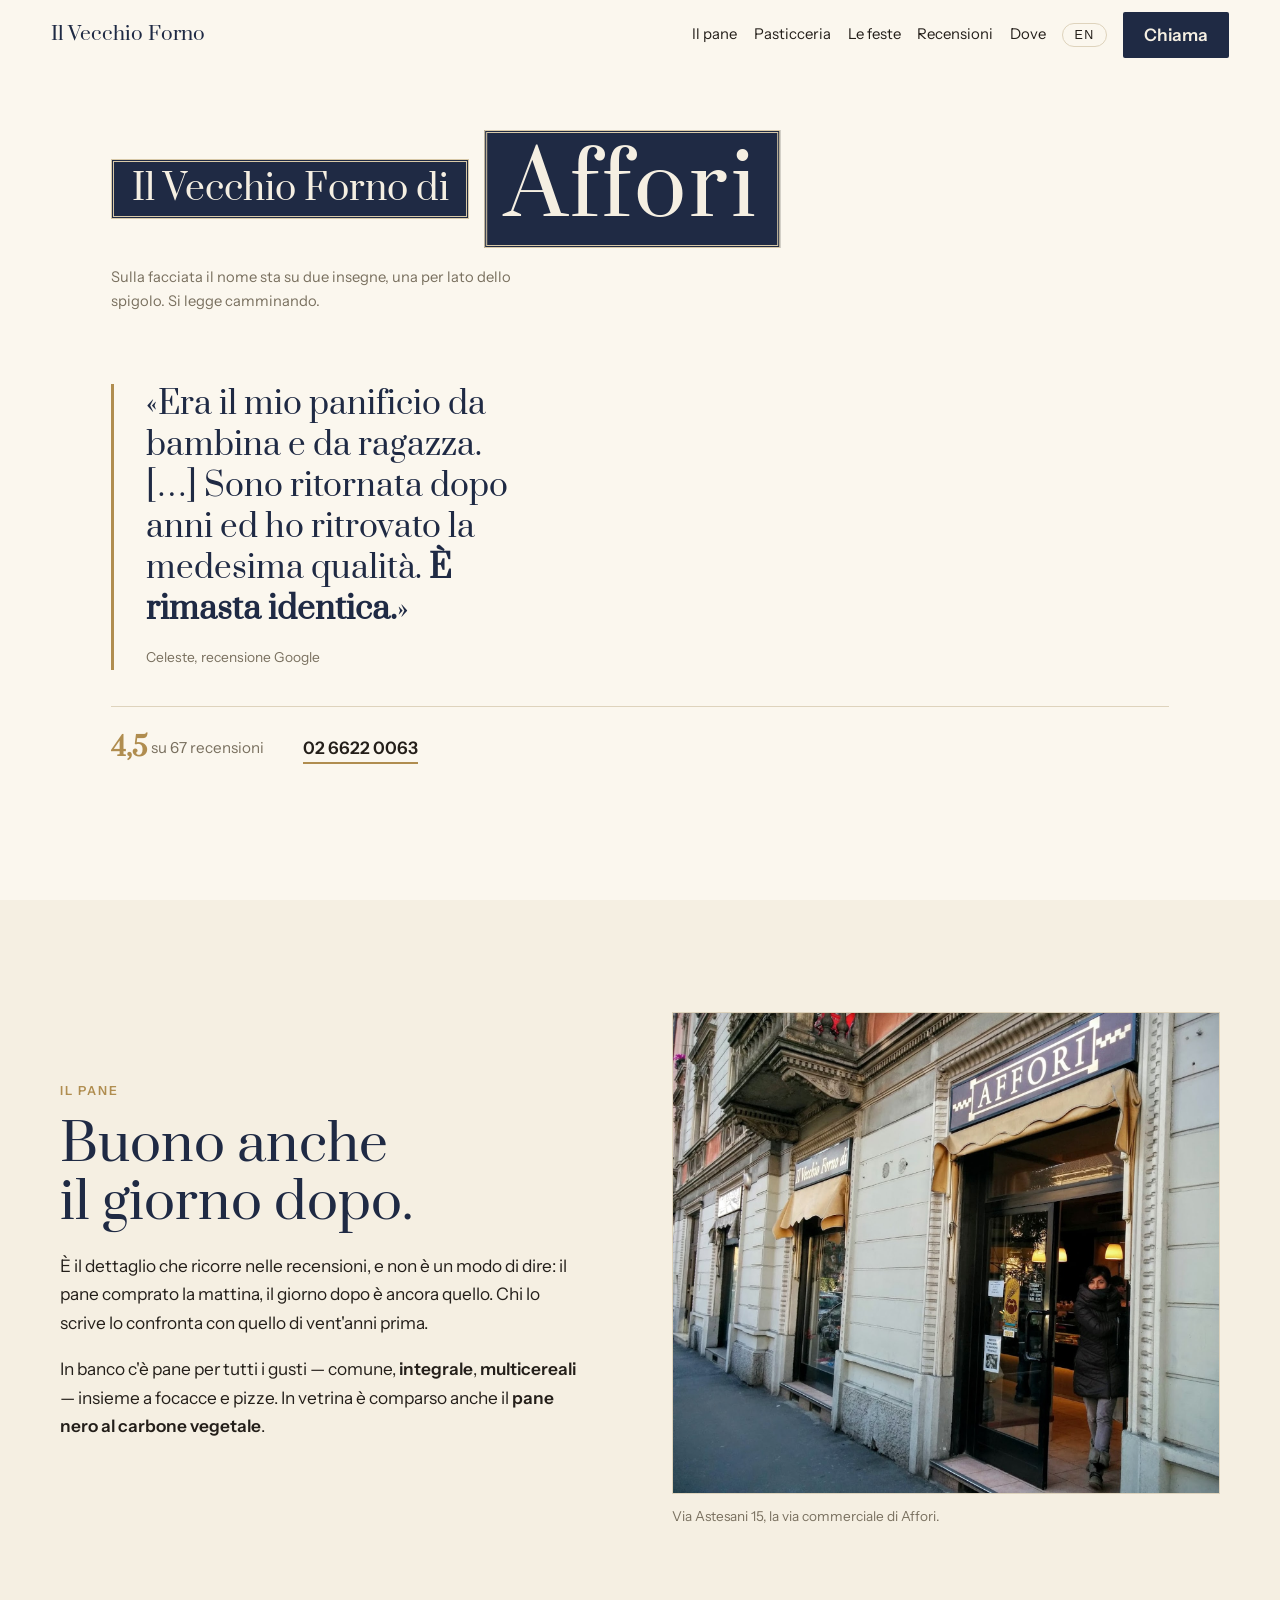
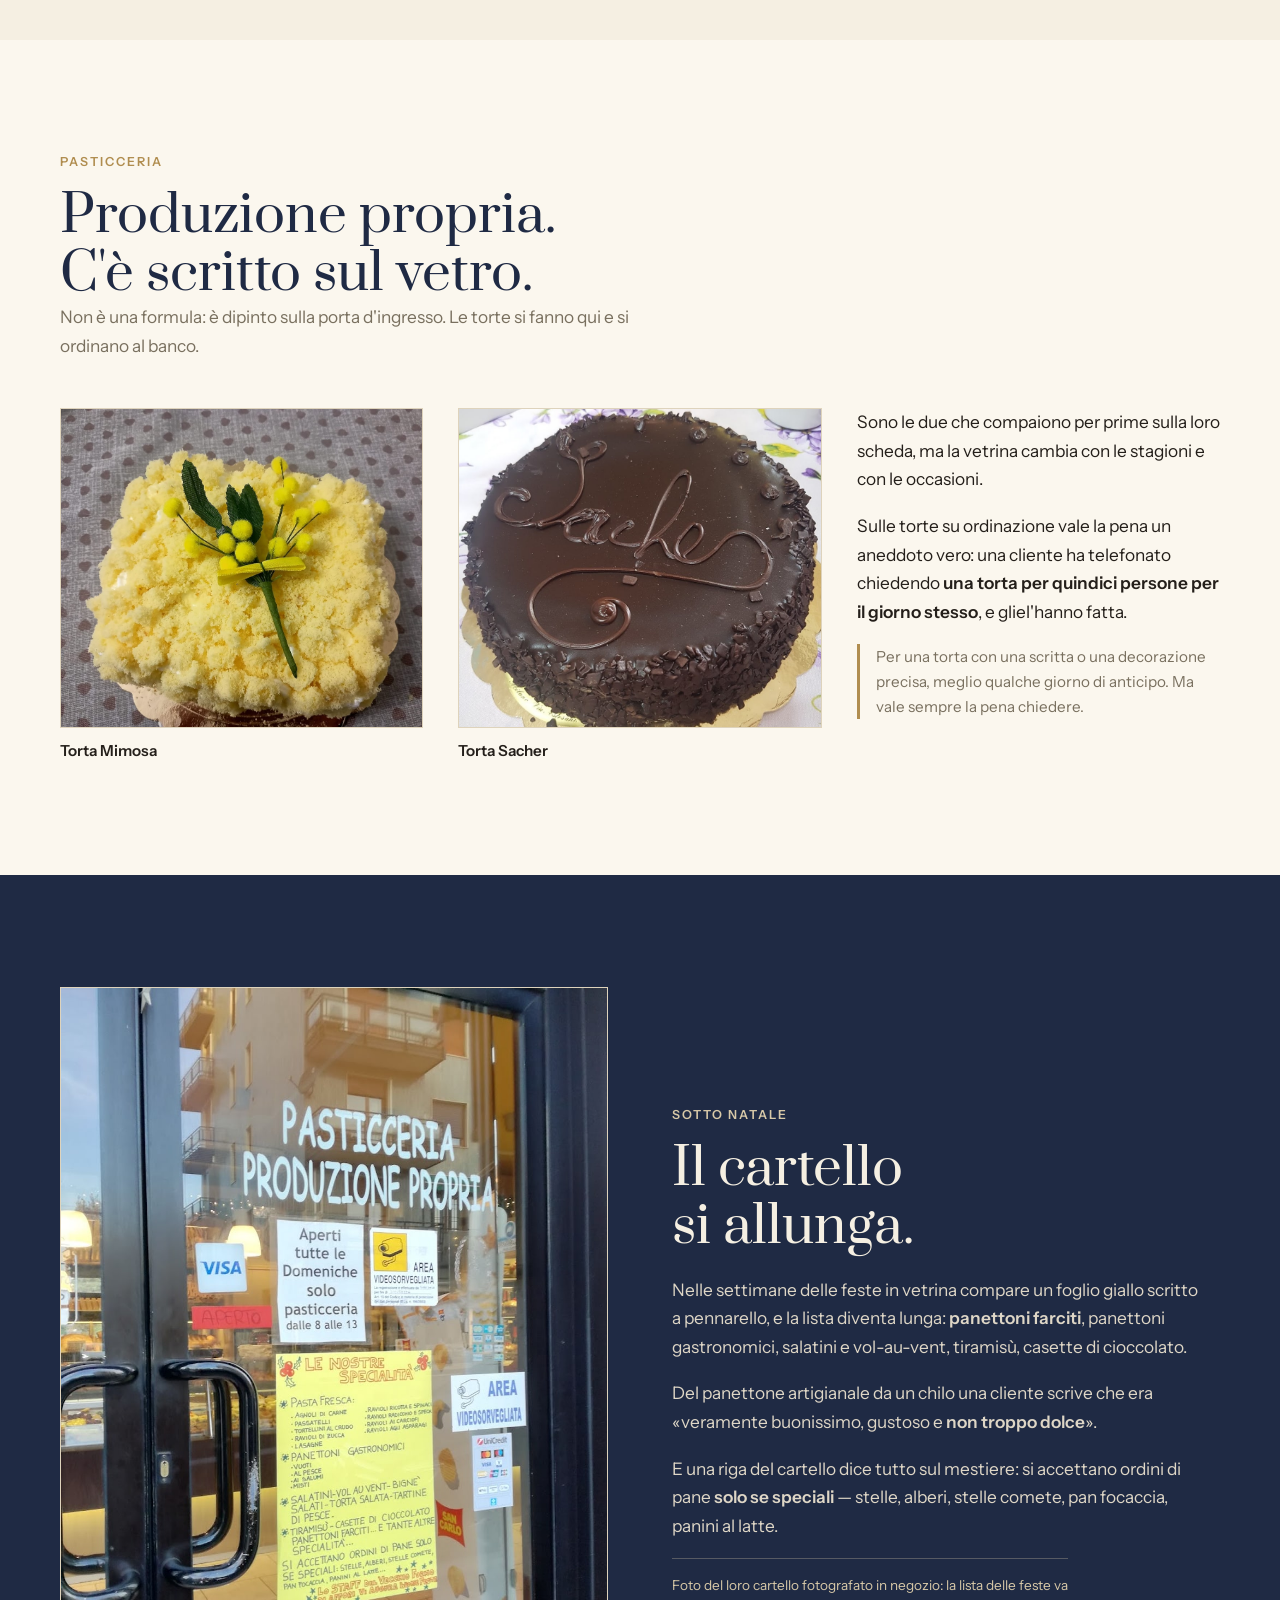
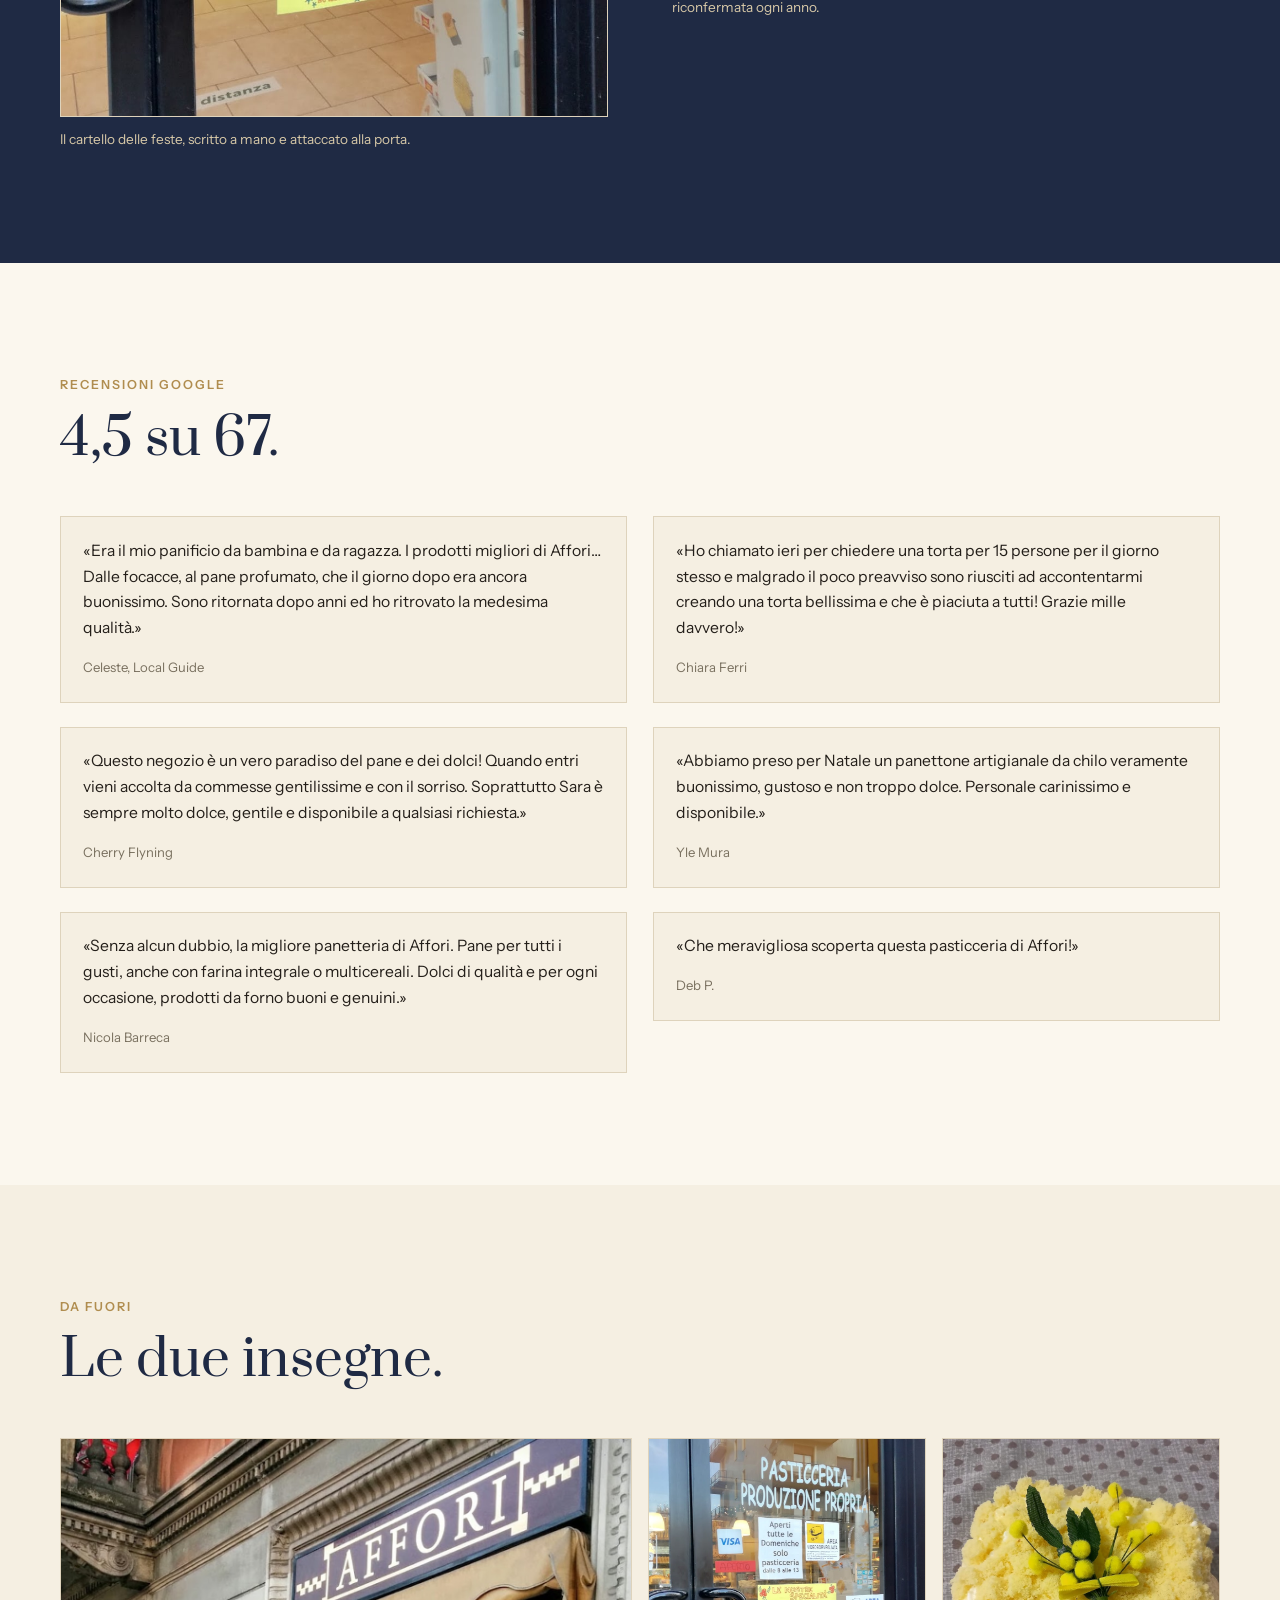
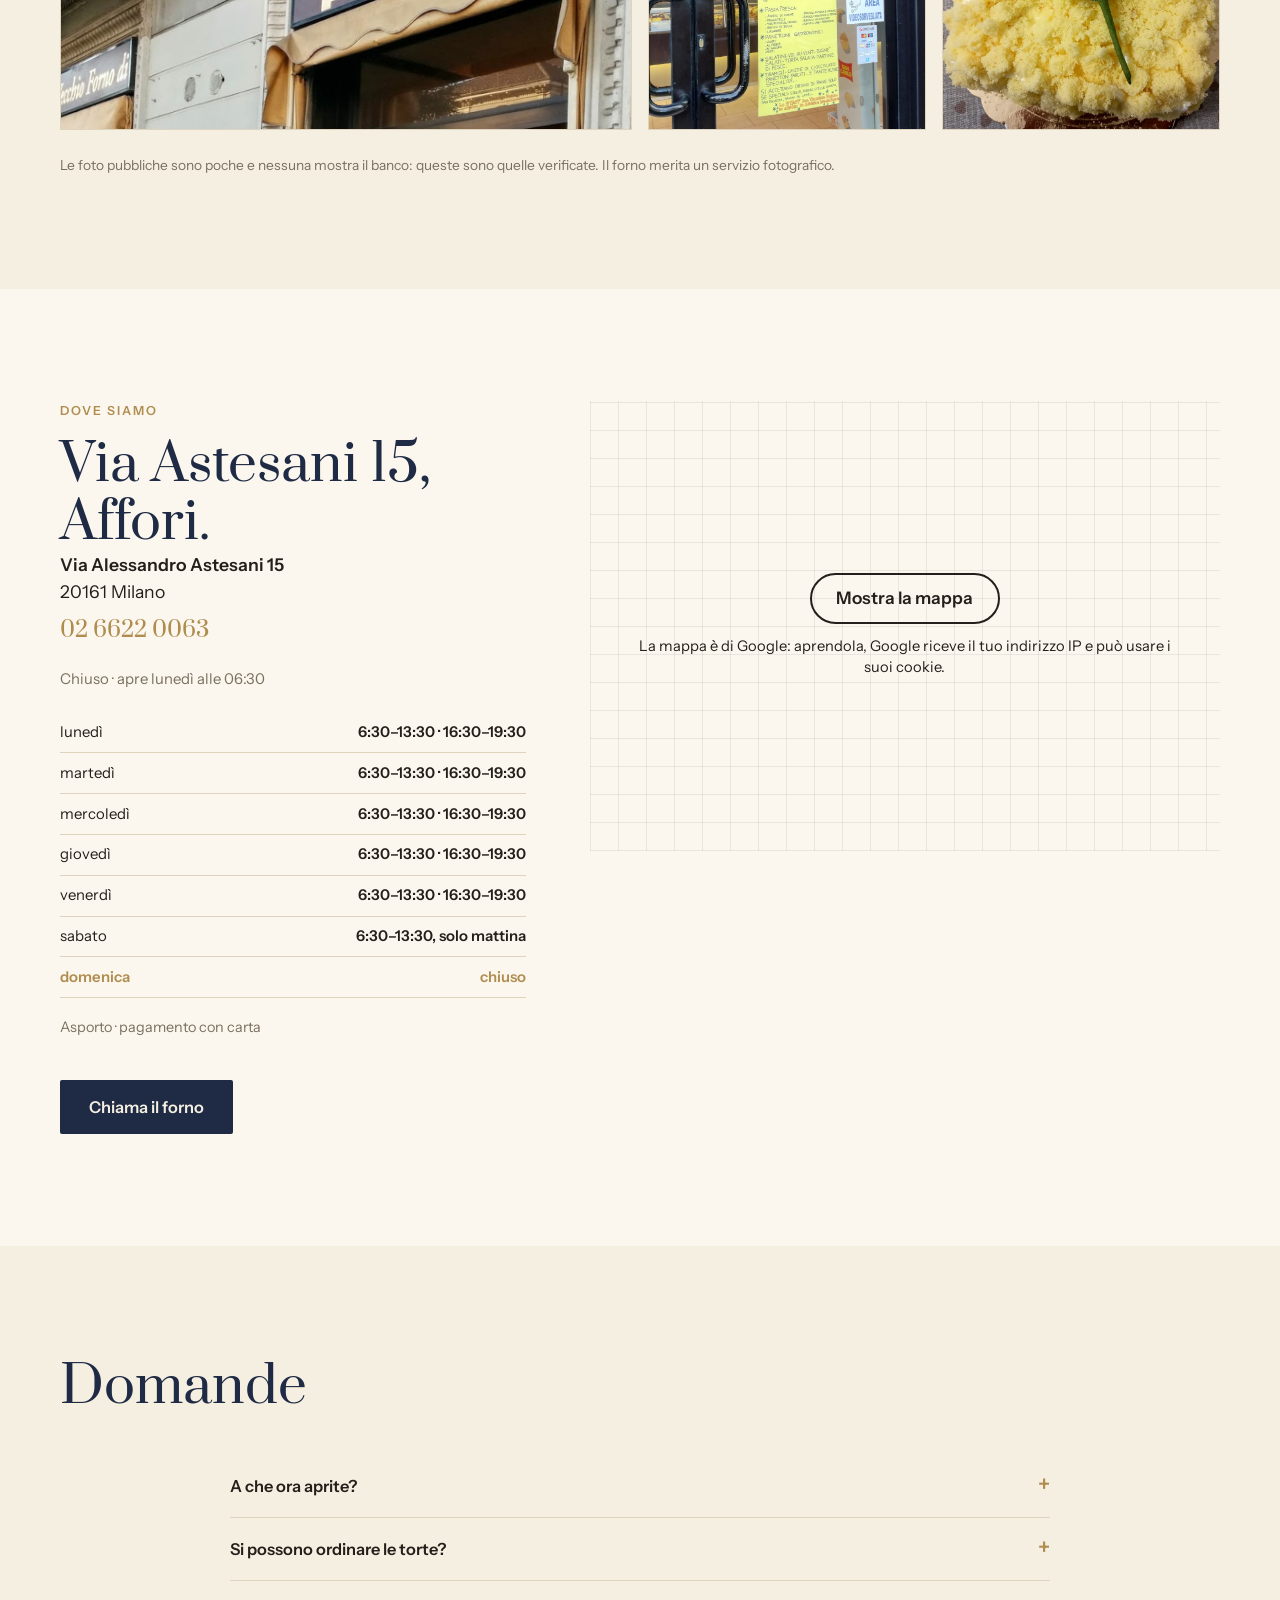
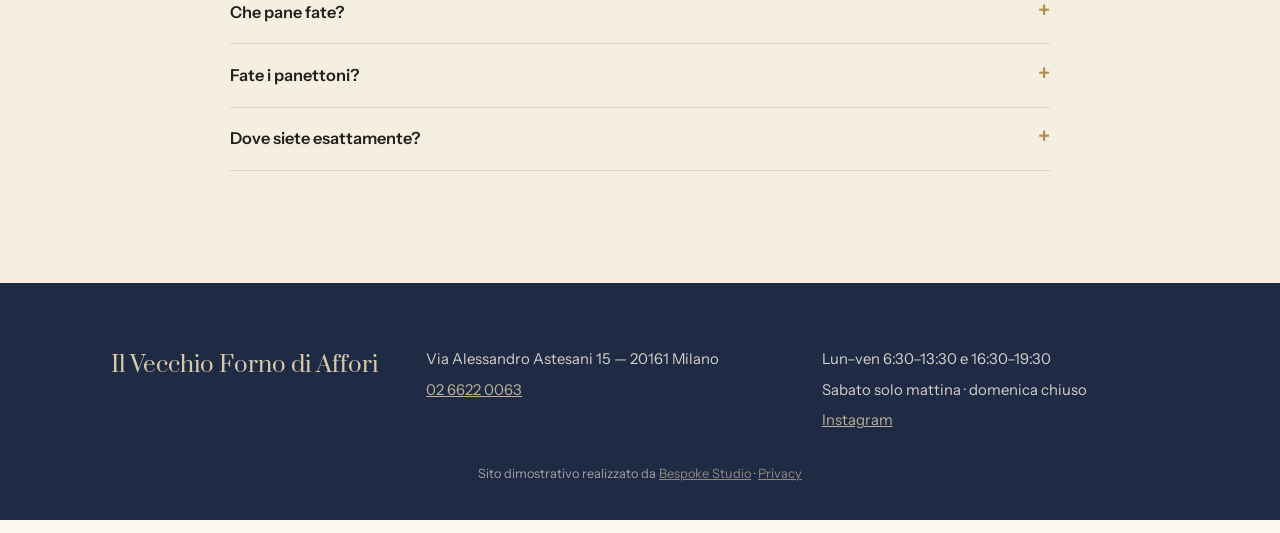
==== commit 24867d03: "Privacy e pulizia: caratteri sul sito, mappa al clic, informativa, noindex - caratteri copiati nel s" ====
--- a/index.html
+++ b/index.html
@@ -3,6 +3,7 @@
 <head>
 <meta charset="utf-8">
 <meta name="viewport" content="width=device-width, initial-scale=1">
+<meta name="robots" content="noindex">
 <title>Il Vecchio Forno di Affori — Panificio e pasticceria, Milano | Via Astesani 15</title>
 <meta name="description" content="Panificio e pasticceria di produzione propria in Via Astesani 15, ad Affori (Milano): pane integrale e multicereali, focacce, torte su ordinazione, panettoni farciti. 4,5 su 67 recensioni Google. Chiuso la domenica.">
 <link rel="canonical" href="https://rotenzark.github.io/vecchio-forno-affori/">
@@ -20,9 +21,7 @@
 <link rel="icon" href="img/favicon.svg" type="image/svg+xml">
 <link rel="icon" href="img/favicon-32.png" sizes="32x32">
 <link rel="apple-touch-icon" href="img/apple-touch-icon.png">
-<link rel="preconnect" href="https://fonts.googleapis.com">
-<link rel="preconnect" href="https://fonts.gstatic.com" crossorigin>
-<link href="https://fonts.googleapis.com/css2?family=Prata&family=Instrument+Sans:wght@400;500;600&display=swap" rel="stylesheet">
+<link rel="stylesheet" href="fonts/fonts.css?v=1">
 <link rel="stylesheet" href="css/styles.css?v=1">
 <script src="https://cdn.jsdelivr.net/npm/gsap@3.12.5/dist/gsap.min.js" defer></script>
 <script src="https://cdn.jsdelivr.net/npm/gsap@3.12.5/dist/ScrollTrigger.min.js" defer></script>
@@ -44,12 +43,44 @@
     "postalCode": "20161",
     "addressCountry": "IT"
   },
-  "geo": { "@type": "GeoCoordinates", "latitude": 45.5173063, "longitude": 9.171081 },
-  "aggregateRating": { "@type": "AggregateRating", "ratingValue": "4.5", "reviewCount": "67" },
+  "geo": {
+    "@type": "GeoCoordinates",
+    "latitude": 45.5173063,
+    "longitude": 9.171081
+  },
   "openingHoursSpecification": [
-    { "@type": "OpeningHoursSpecification", "dayOfWeek": ["Monday","Tuesday","Wednesday","Thursday","Friday"], "opens": "06:30", "closes": "13:30" },
-    { "@type": "OpeningHoursSpecification", "dayOfWeek": ["Monday","Tuesday","Wednesday","Thursday","Friday"], "opens": "16:30", "closes": "19:30" },
-    { "@type": "OpeningHoursSpecification", "dayOfWeek": ["Saturday"], "opens": "06:30", "closes": "13:30" }
+    {
+      "@type": "OpeningHoursSpecification",
+      "dayOfWeek": [
+        "Monday",
+        "Tuesday",
+        "Wednesday",
+        "Thursday",
+        "Friday"
+      ],
+      "opens": "06:30",
+      "closes": "13:30"
+    },
+    {
+      "@type": "OpeningHoursSpecification",
+      "dayOfWeek": [
+        "Monday",
+        "Tuesday",
+        "Wednesday",
+        "Thursday",
+        "Friday"
+      ],
+      "opens": "16:30",
+      "closes": "19:30"
+    },
+    {
+      "@type": "OpeningHoursSpecification",
+      "dayOfWeek": [
+        "Saturday"
+      ],
+      "opens": "06:30",
+      "closes": "13:30"
+    }
   ]
 }
 </script>
@@ -249,11 +280,11 @@
       <a class="cta cta-big" href="tel:+390266220063" data-i18n="dove.cta">Chiama il forno</a>
     </div>
     <div class="dove-map reveal">
-      <iframe
+      <div class="mappa-clic" data-mappa-clic style="--mappa-h: 450px"><template><iframe
         title="Mappa: Il Vecchio Forno di Affori, Via Astesani 15, Milano"
         data-i18n-title="dove.maptitle"
         src="https://www.google.com/maps?q=Il+Vecchio+Forno+di+Affori,+Via+Alessandro+Astesani+15,+20161+Milano&output=embed"
-        width="600" height="450" style="border:0" allowfullscreen="" referrerpolicy="no-referrer-when-downgrade"></iframe>
+        width="600" height="450" style="border:0" allowfullscreen="" referrerpolicy="no-referrer-when-downgrade"></iframe></template><div class="mappa-clic__velo"><a class="mappa-clic__btn" href="https://www.google.com/maps/search/?api=1&amp;query=Il%20Vecchio%20Forno%20di%20Affori%2C%20Via%20Alessandro%20Astesani%2015%2C%2020161%20Milano" target="_blank" rel="noopener">Mostra la mappa</a><p class="mappa-clic__nota">La mappa è di Google: aprendola, Google riceve il tuo indirizzo IP e può usare i suoi cookie.</p></div></div>
     </div>
   </div>
 </section>
@@ -287,7 +318,7 @@
   </div>
   <p class="foot-credit">
     <span data-i18n="foot.demo">Sito dimostrativo realizzato da</span>
-    <a href="https://bespokestud.io" target="_blank" rel="noopener">Bespoke Studio</a>
+    <a href="https://bespokestud.io" target="_blank" rel="noopener">Bespoke Studio</a> · <a href="privacy.html">Privacy</a>
   </p>
 </footer>
 
@@ -301,5 +332,6 @@
   <img id="lightboxImg" src="" alt="">
 </div>
 
+<script src="js/mappa-clic.js?v=1" defer></script>
 </body>
 </html>
--- a/fonts/fonts.css
+++ b/fonts/fonts.css
@@ -0,0 +1,97 @@
+/* Caratteri ospitati sul sito: nessuna richiesta a Google Fonts o Fontshare (giro privacy 1/10/2026). Licenze in LICENSE.txt. */
+/* latin-ext */
+@font-face {
+  font-family: 'Instrument Sans';
+  font-style: normal;
+  font-weight: 400;
+  font-stretch: 100%;
+  font-display: swap;
+  src: url(instrumentsans-v4-pxiTypc9vsFDm051Uf6KVwgkfoSxQ0GsQv8ToedPibnr0She1YmV.woff2) format('woff2');
+  unicode-range: U+0100-02BA, U+02BD-02C5, U+02C7-02CC, U+02CE-02D7, U+02DD-02FF, U+0304, U+0308, U+0329, U+1D00-1DBF, U+1E00-1E9F, U+1EF2-1EFF, U+2020, U+20A0-20AB, U+20AD-20C0, U+2113, U+2C60-2C7F, U+A720-A7FF;
+}
+/* latin */
+@font-face {
+  font-family: 'Instrument Sans';
+  font-style: normal;
+  font-weight: 400;
+  font-stretch: 100%;
+  font-display: swap;
+  src: url(instrumentsans-v4-pxiTypc9vsFDm051Uf6KVwgkfoSxQ0GsQv8ToedPibnr0SZe1Q.woff2) format('woff2');
+  unicode-range: U+0000-00FF, U+0131, U+0152-0153, U+02BB-02BC, U+02C6, U+02DA, U+02DC, U+0304, U+0308, U+0329, U+2000-206F, U+20AC, U+2122, U+2191, U+2193, U+2212, U+2215, U+FEFF, U+FFFD;
+}
+/* latin-ext */
+@font-face {
+  font-family: 'Instrument Sans';
+  font-style: normal;
+  font-weight: 500;
+  font-stretch: 100%;
+  font-display: swap;
+  src: url(instrumentsans-v4-pxiTypc9vsFDm051Uf6KVwgkfoSxQ0GsQv8ToedPibnr0She1YmV.woff2) format('woff2');
+  unicode-range: U+0100-02BA, U+02BD-02C5, U+02C7-02CC, U+02CE-02D7, U+02DD-02FF, U+0304, U+0308, U+0329, U+1D00-1DBF, U+1E00-1E9F, U+1EF2-1EFF, U+2020, U+20A0-20AB, U+20AD-20C0, U+2113, U+2C60-2C7F, U+A720-A7FF;
+}
+/* latin */
+@font-face {
+  font-family: 'Instrument Sans';
+  font-style: normal;
+  font-weight: 500;
+  font-stretch: 100%;
+  font-display: swap;
+  src: url(instrumentsans-v4-pxiTypc9vsFDm051Uf6KVwgkfoSxQ0GsQv8ToedPibnr0SZe1Q.woff2) format('woff2');
+  unicode-range: U+0000-00FF, U+0131, U+0152-0153, U+02BB-02BC, U+02C6, U+02DA, U+02DC, U+0304, U+0308, U+0329, U+2000-206F, U+20AC, U+2122, U+2191, U+2193, U+2212, U+2215, U+FEFF, U+FFFD;
+}
+/* latin-ext */
+@font-face {
+  font-family: 'Instrument Sans';
+  font-style: normal;
+  font-weight: 600;
+  font-stretch: 100%;
+  font-display: swap;
+  src: url(instrumentsans-v4-pxiTypc9vsFDm051Uf6KVwgkfoSxQ0GsQv8ToedPibnr0She1YmV.woff2) format('woff2');
+  unicode-range: U+0100-02BA, U+02BD-02C5, U+02C7-02CC, U+02CE-02D7, U+02DD-02FF, U+0304, U+0308, U+0329, U+1D00-1DBF, U+1E00-1E9F, U+1EF2-1EFF, U+2020, U+20A0-20AB, U+20AD-20C0, U+2113, U+2C60-2C7F, U+A720-A7FF;
+}
+/* latin */
+@font-face {
+  font-family: 'Instrument Sans';
+  font-style: normal;
+  font-weight: 600;
+  font-stretch: 100%;
+  font-display: swap;
+  src: url(instrumentsans-v4-pxiTypc9vsFDm051Uf6KVwgkfoSxQ0GsQv8ToedPibnr0SZe1Q.woff2) format('woff2');
+  unicode-range: U+0000-00FF, U+0131, U+0152-0153, U+02BB-02BC, U+02C6, U+02DA, U+02DC, U+0304, U+0308, U+0329, U+2000-206F, U+20AC, U+2122, U+2191, U+2193, U+2212, U+2215, U+FEFF, U+FFFD;
+}
+/* cyrillic-ext */
+@font-face {
+  font-family: 'Prata';
+  font-style: normal;
+  font-weight: 400;
+  font-display: swap;
+  src: url(prata-v22-6xKhdSpbNNCT-sWCCm7JLQ.woff2) format('woff2');
+  unicode-range: U+0460-052F, U+1C80-1C8A, U+20B4, U+2DE0-2DFF, U+A640-A69F, U+FE2E-FE2F;
+}
+/* cyrillic */
+@font-face {
+  font-family: 'Prata';
+  font-style: normal;
+  font-weight: 400;
+  font-display: swap;
+  src: url(prata-v22-6xKhdSpbNNCT-sWLCm7JLQ.woff2) format('woff2');
+  unicode-range: U+0301, U+0400-045F, U+0490-0491, U+04B0-04B1, U+2116;
+}
+/* vietnamese */
+@font-face {
+  font-family: 'Prata';
+  font-style: normal;
+  font-weight: 400;
+  font-display: swap;
+  src: url(prata-v22-6xKhdSpbNNCT-sWACm7JLQ.woff2) format('woff2');
+  unicode-range: U+0102-0103, U+0110-0111, U+0128-0129, U+0168-0169, U+01A0-01A1, U+01AF-01B0, U+0300-0301, U+0303-0304, U+0308-0309, U+0323, U+0329, U+1EA0-1EF9, U+20AB;
+}
+/* latin */
+@font-face {
+  font-family: 'Prata';
+  font-style: normal;
+  font-weight: 400;
+  font-display: swap;
+  src: url(prata-v22-6xKhdSpbNNCT-sWPCm4.woff2) format('woff2');
+  unicode-range: U+0000-00FF, U+0131, U+0152-0153, U+02BB-02BC, U+02C6, U+02DA, U+02DC, U+0304, U+0308, U+0329, U+2000-206F, U+20AC, U+2122, U+2191, U+2193, U+2212, U+2215, U+FEFF, U+FFFD;
+}
--- a/css/styles.css
+++ b/css/styles.css
@@ -316,3 +316,12 @@
   .torta img { height: 240px; }
   .foot-inner { grid-template-columns: 1fr; }
 }
+
+/*MAPPACLIC*/
+/* la mappa Google si carica solo al clic (giro privacy 1/10/2026) */
+.mappa-clic { display: flex; align-items: center; justify-content: center; width: 100%; height: 100%; min-height: var(--mappa-h, 320px); box-sizing: border-box; padding: 24px; text-align: center; background: repeating-linear-gradient(0deg, rgba(127, 127, 127, 0.14) 0 1px, transparent 1px 28px), repeating-linear-gradient(90deg, rgba(127, 127, 127, 0.14) 0 1px, transparent 1px 28px); }
+.mappa-clic__velo { display: flex; flex-direction: column; align-items: center; gap: 12px; max-width: 32em; }
+.mappa-clic__btn { display: inline-block; padding: 0.75em 1.4em; border: 2px solid currentColor; border-radius: 999px; color: inherit; font: inherit; font-weight: 600; line-height: 1.2; text-decoration: none; background: transparent; cursor: pointer; }
+.mappa-clic__btn:hover, .mappa-clic__btn:focus-visible { text-decoration: underline; }
+.mappa-clic__nota { margin: 0; font-size: 0.85em; line-height: 1.45; }
+/*/MAPPACLIC*/
